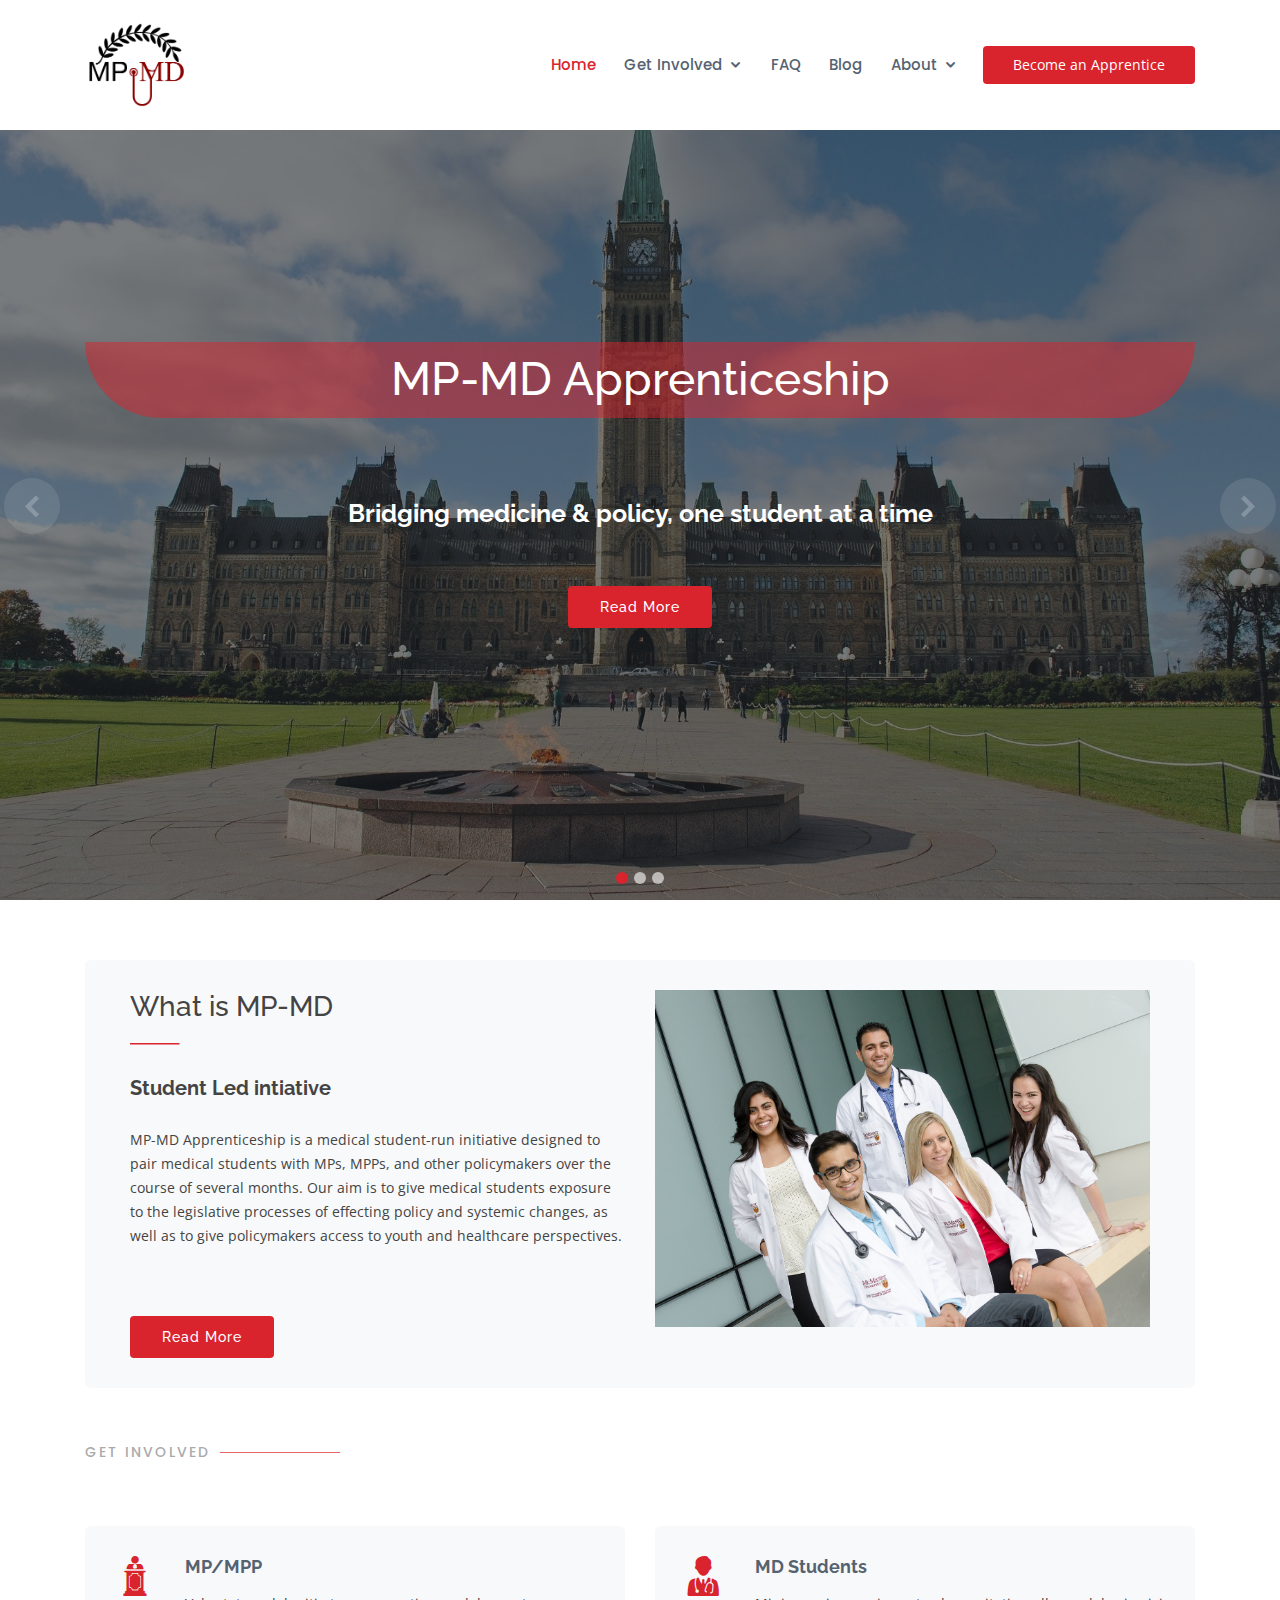
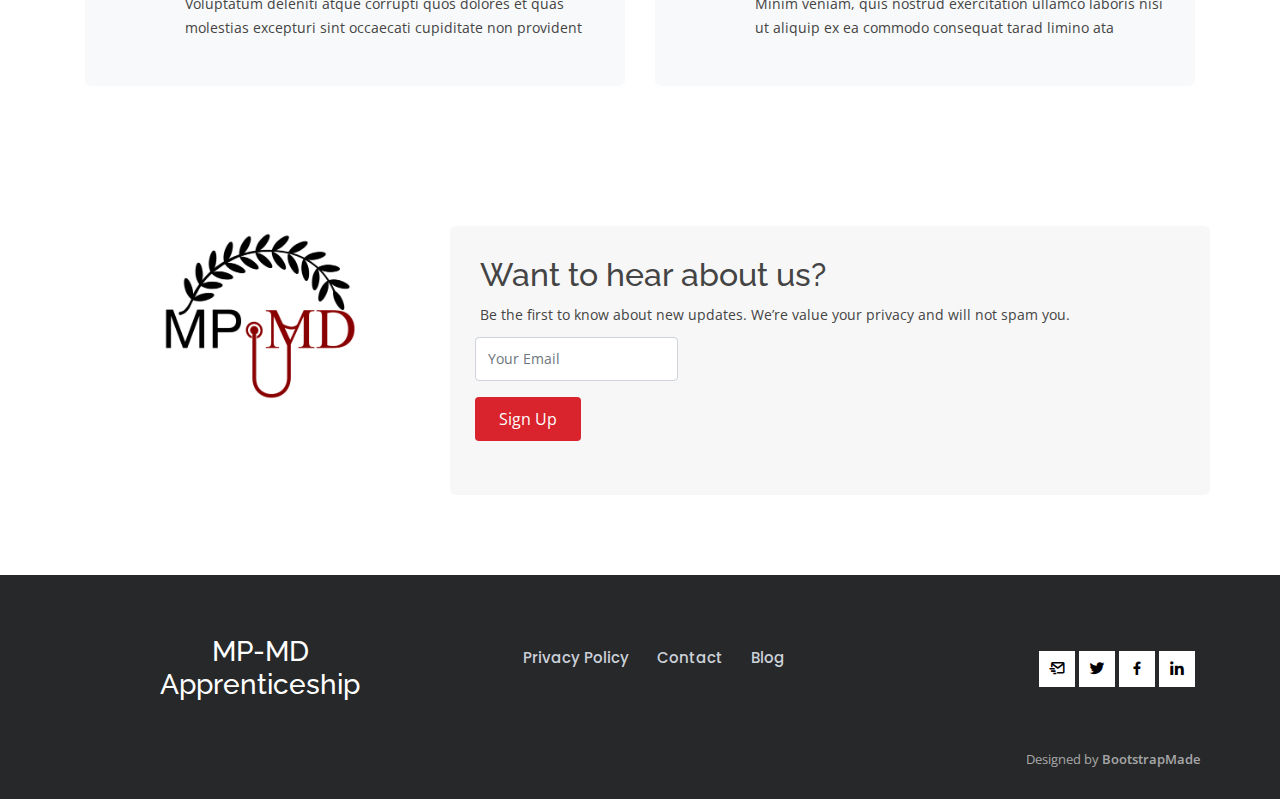
==== index.html @ dda9281e "adding all files" ====
<!DOCTYPE html>
<html lang="en">

<head>
  <meta charset="utf-8">
  <meta content="width=device-width, initial-scale=1.0" name="viewport">

  <title>Sailor Bootstrap Template - Index</title>
  <meta content="" name="descriptison">
  <meta content="" name="keywords">

  <!-- Favicons -->
  <link href="assets/img/favicon.png" rel="icon">
  <!-- <link href="assets/img/apple-touch-icon.png" rel="apple-touch-icon"> -->

  <!-- Google Fonts -->
  <link href="https://fonts.googleapis.com/css?family=Open+Sans:300,300i,400,400i,600,600i,700,700i|Raleway:300,300i,400,400i,500,500i,600,600i,700,700i|Poppins:300,300i,400,400i,500,500i,600,600i,700,700i" rel="stylesheet">

  <!-- Vendor CSS Files -->
  <link href="assets/vendor/bootstrap/css/bootstrap.min.css" rel="stylesheet">
  <link href="assets/vendor/icofont/icofont.min.css" rel="stylesheet">
  <link href="assets/vendor/boxicons/css/boxicons.min.css" rel="stylesheet">
  <link href="assets/vendor/animate.css/animate.min.css" rel="stylesheet">
  <link href="assets/vendor/remixicon/remixicon.css" rel="stylesheet">
  <link href="assets/vendor/venobox/venobox.css" rel="stylesheet">
  <link href="assets/vendor/owl.carousel/assets/owl.carousel.min.css" rel="stylesheet">

  <!-- Template Main CSS File -->
  <link href="assets/css/style.css" rel="stylesheet">

  <!-- =======================================================
  * Template Name: Sailor - v2.1.0
  * Template URL: https://bootstrapmade.com/sailor-free-bootstrap-theme/
  * Author: BootstrapMade.com
  * License: https://bootstrapmade.com/license/
  ======================================================== -->
</head>

<body>

  <!-- ======= Header ======= -->
  <header id="header" class="fixed-top ">
    <div class="container d-flex align-items-center">

      <!-- <h1 class="logo"><a href="index.html">MPMD</a></h1> -->
      <!-- Uncomment below if you prefer to use an image logo -->
      <a href="index.html" class="logo mr-auto"><img src="assets/img/logo.png" alt="" class="img-fluid" ></a>

      <nav class="nav-menu d-none d-lg-block ">

        <ul>
          <li class="active"><a href="index.html">Home</a></li>

          
          <li class="drop-down"><a href="#">Get Involved</a>
            <ul>
              <li><a href="InvolveM.html">MP/MPP</a></li>
              <li><a href="InvolveM.html">Student</a></li>
            </ul>
          <!-- <li><a href="portfolio.html">Portfolio</a></li> -->
          <li><a href="faq.html">FAQ</a></li>
          <li><a href="blog.html">Blog</a></li>
          <!-- <li><a href="contact.html">Contact</a></li> -->
          <li class="drop-down"><a href="#">About</a>
            <ul>
              <li><a href="about.html">About Us</a></li>
              <li><a href="about.html#team">Team</a></li>
              <!-- <li><a href="testimonials.html">Testimonials</a></li> -->
            </ul>
          </li>
        </ul>
        

      </nav><!-- .nav-menu -->

      <a href="index.html" class="get-started-btn">Become an Apprentice</a>

    </div>
  </header><!-- End Header -->

  <!-- ======= Hero Section ======= -->
  <section id="hero">
    <div id="heroCarousel" class="carousel slide carousel-fade" data-ride="carousel">

      <ol class="carousel-indicators" id="hero-carousel-indicators"></ol>

      <div class="carousel-inner" role="listbox">

        <!-- Slide 1 -->
        <div class="carousel-item active" style="background-image: url(assets/img/slide/slide-1.jpg)">
          <div class="carousel-container">
            <div class="container">
              <h1 class="animate__animated animate__fadeInUp">MP-MD Apprenticeship</h1>
              <h4 class="animate__animated animate__fadeInDown" style="padding-bottom: 50px;"">Bridging medicine & policy, one student at a time</h4>
              <a href="#about" class="btn-get-started scrollto" ">Read More</a>
            </div>
          </div>
        </div>

        <!-- Slide 2 -->
        <div class="carousel-item" style="background-image: url(assets/img/slide/slide-2.jpg)">
          <div class="carousel-container">
            <div class="container">
              <h1 class="animate__animated ">MP-MD Apprenticeship</h1>
              <h4 class="animate__animated " style="padding-bottom: 50px;"">Bridging medicine & policy, one student at a time</h4>
              <a href="#about" class="btn-get-started scrollto" ">Read More</a>
            </div>
          </div>
        </div>

        <!-- Slide 3 -->
        <div class="carousel-item" style="background-image: url(assets/img/slide/slide-3.jpg)">
          <div class="carousel-container">
            <div class="container">
              <h1 class="animate__animated ">MP-MD Apprenticeship</h1>
              <h4 class="animate__animated " style="padding-bottom: 50px;"">Bridging medicine & policy, one student at a time</h4>
              <a href="#about" class="btn-get-started scrollto" ">Read More</a>
            </div>
          </div>
        </div>

      </div>

      <a class="carousel-control-prev" href="#heroCarousel" role="button" data-slide="prev">
        <span class="carousel-control-prev-icon icofont-simple-left" aria-hidden="true"></span>
        <span class="sr-only">Previous</span>
      </a>

      <a class="carousel-control-next" href="#heroCarousel" role="button" data-slide="next">
        <span class="carousel-control-next-icon icofont-simple-right" aria-hidden="true"></span>
        <span class="sr-only">Next</span>
      </a>

    </div>
  </section><!-- End Hero -->

  <main id="main">


    <!-- ======= Services Section ======= -->
    <section id="services" class="services">
      <div class="container">
       

        <div class="row icon-box" style="margin: auto;">
            <div class="col-md-6">
            <h3>What is MP-MD</h3>

 			 
            <svg viewBox="0 0 900 10">
              <line x1="0" y1="0" x2="90" y2="0" style="stroke:#d9232d;stroke-width:5"></line>
            </svg>
            
            <h5 style="padding-top: 20px;"> <strong>Student Led intiative</strong></h5>
            <p style="margin: 0px; padding-top: 20px; padding-bottom: 20px;">
              MP-MD Apprenticeship is a medical student-run initiative designed to pair medical students with MPs, MPPs,
               and other policymakers over the course of several months. Our aim is to give medical students exposure to the 
               legislative processes of effecting policy and systemic changes, as well as to give policymakers access to youth and healthcare perspectives.</p>
              <br><br>
               <a href="about.html" class="btn-get-started scrollto">Read More</a>  
          </div>
            <div class=" col-md-6">
              <img src="assets/img/slide/mac.png" alt="" class="img-fluid">
            </div>
         </div>

         <div class="section-title" style="padding-top: 60px;">
          <h2>Get Involved</h2>
          </div>
          <div class="row">
            <div class="col-md-6 mt-4">
              <div class="icon-box">
                <i class="icofont-lawyer-alt-1"></i>
                <h4><a href="services.html#MP" class="scrollto">MP/MPP<a></h4>
                <p>Voluptatum deleniti atque corrupti quos dolores et quas molestias excepturi sint occaecati cupiditate non provident</p>
              </div>
            </div>
            <div class="col-md-6 mt-4 ">
              <div class="icon-box">
                <i class="icofont-doctor"></i>
                <h4><a href="services.html#student" class="scrollto">MD Students</a></h4>
                <p>Minim veniam, quis nostrud exercitation ullamco laboris nisi ut aliquip ex ea commodo consequat tarad limino ata</p>
              </div>
            </div>     
          </div>
<!--     Service grid  
        <div class="row">
          <div class="col-md-6">
            <div class="icon-box">
              <i class="icofont-computer"></i>
              <h4><a href="#">Lorem Ipsum</a></h4>
              <p>Voluptatum deleniti atque corrupti quos dolores et quas molestias excepturi sint occaecati cupiditate non provident</p>
            </div>
          </div>
          <div class="col-md-6 mt-4 mt-md-0">
            <div class="icon-box">
              <i class="icofont-chart-bar-graph"></i>
              <h4><a href="#">Dolor Sitema</a></h4>
              <p>Minim veniam, quis nostrud exercitation ullamco laboris nisi ut aliquip ex ea commodo consequat tarad limino ata</p>
            </div>
          </div>
          <div class="col-md-6 mt-4 mt-md-0">
            <div class="icon-box">
              <i class="icofont-image"></i>
              <h4><a href="#">Sed ut perspiciatis</a></h4>
              <p>Duis aute irure dolor in reprehenderit in voluptate velit esse cillum dolore eu fugiat nulla pariatur</p>
            </div>
          </div>
          <div class="col-md-6 mt-4 mt-md-0">
            <div class="icon-box">
              <i class="icofont-settings"></i>
              <h4><a href="#">Nemo Enim</a></h4>
              <p>Excepteur sint occaecat cupidatat non proident, sunt in culpa qui officia deserunt mollit anim id est laborum</p>
            </div>
          </div>
          <div class="col-md-6 mt-4 mt-md-0">
            <div class="icon-box">
              <i class="icofont-earth"></i>
              <h4><a href="#">Magni Dolore</a></h4>
              <p>At vero eos et accusamus et iusto odio dignissimos ducimus qui blanditiis praesentium voluptatum deleniti atque</p>
            </div>
          </div>
          <div class="col-md-6 mt-4 mt-md-0">
            <div class="icon-box">
              <i class="icofont-tasks-alt"></i>
              <h4><a href="#">Eiusmod Tempor</a></h4>
              <p>Et harum quidem rerum facilis est et expedita distinctio. Nam libero tempore, cum soluta nobis est eligendi</p>
            </div>
          </div>
        </div> -->

      </div>
    </section><!-- End Services Section -->
 

  </main><!-- End #main -->

      <!-- ======= About Section ======= -->
      <!-- <section id="about" class="about">
        <div class="container">
          
      
              <div class="row content " >
                <div class="col-lg-4">
                  <div class="icon-box">
                    <div class="icon"><i class="icofont-computer"></i></div>
                    <h4 class="title"><a href="">Lorem Ipsum</a></h4>
                    <p class="description">Voluptatum deleniti atque corrupti quos dolores et quas molestias excepturi sint occaecati cupiditate non provident</p>
                  </div>
                </div>
                <div class="col-md-4">
                  <div class="icon-box">
                    <div class="icon"><i class="icofont-image"></i></div>
                    <h4 class="title"><a href="">Dolor Sitema</a></h4>
                    <p class="description">Minim veniam, quis nostrud exercitation ullamco laboris nisi ut aliquip ex ea commodo consequat tarad limino ata</p>
                  </div>
                </div>
                <div class="col-md-4">
                  <div class="icon-box">
                    <div class="icon"><i class="icofont-tasks-alt"></i></div>
                    <h4 class="title"><a href="">Sed ut perspiciatis</a></h4>
                    <p class="description">Duis aute irure dolor in reprehenderit in voluptate velit esse cillum dolore eu fugiat nulla pariatur trade stravi</p>
                  </div>
                </div>
              </div>
      
         
          
    
          <div class="row content">
            <div class="col-lg-6">
              <h2>Eum ipsam laborum deleniti velitena</h2>
              <h3>Voluptatem dignissimos provident quasi corporis voluptates sit assum perenda sruen jonee trave</h3>
            </div>
            
            <div class="col-lg-6 pt-4 pt-lg-0">
              <p>
                Ullamco laboris nisi ut aliquip ex ea commodo consequat. Duis aute irure dolor in reprehenderit in voluptate
                velit esse cillum dolore eu fugiat nulla pariatur. Excepteur sint occaecat cupidatat non proident, sunt in
                culpa qui officia deserunt mollit anim id est laborum
              </p>
              <ul>
                <li><i class="ri-check-double-line"></i> Ullamco laboris nisi ut aliquip ex ea commodo consequa</li>
                <li><i class="ri-check-double-line"></i> Duis aute irure dolor in reprehenderit in voluptate velit</li>
                <li><i class="ri-check-double-line"></i> Ullamco laboris nisi ut aliquip ex ea commodo consequat. Duis aute irure dolor in reprehenderit in</li>
              </ul>
              <p class="font-italic">
                Lorem ipsum dolor sit amet, consectetur adipiscing elit, sed do eiusmod tempor incididunt ut labore et dolore
                magna aliqua.
              </p>
            </div>
          </div>
  
        </div>
      </section> -->
      <!-- End About Section -->

      <!-- ======= Clients Section ======= -->
      <!-- <section id="clients" class="clients section-bg">
        <div class="container">
  
          <div class="row">
  
            <div class="col-lg-2 col-md-4 col-6 d-flex align-items-center justify-content-center">
              <img src="assets/img/clients/client-1.png" class="img-fluid" alt="">
            </div>
  
            <div class="col-lg-2 col-md-4 col-6 d-flex align-items-center justify-content-center">
              <img src="assets/img/clients/client-2.png" class="img-fluid" alt="">
            </div>
  
            <div class="col-lg-2 col-md-4 col-6 d-flex align-items-center justify-content-center">
              <img src="assets/img/clients/client-3.png" class="img-fluid" alt="">
            </div>
  
            <div class="col-lg-2 col-md-4 col-6 d-flex align-items-center justify-content-center">
              <img src="assets/img/clients/client-4.png" class="img-fluid" alt="">
            </div>
  
            <div class="col-lg-2 col-md-4 col-6 d-flex align-items-center justify-content-center">
              <img src="assets/img/clients/client-5.png" class="img-fluid" alt="">
            </div>
  
            <div class="col-lg-2 col-md-4 col-6 d-flex align-items-center justify-content-center">
              <img src="assets/img/clients/client-6.png" class="img-fluid" alt="">
            </div>
  
          </div>
  
        </div>
      </section> -->
      <!-- End Clients Section -->

      
<!-- Newsletter signup -->
      <section id="contact" class="contact services">
        <div class="container" ">
  
          <div class="row " >
  
            <div class="col-lg-4" style="text-align: center;">
              <img src="assets/img/logo.png" alt="" class="img-fluid" style="max-height: 180px;">

            </div>
  
            <div class="col-lg-8 icon-box" style=" background-color: #F7F7F7;""> 
              <h2>Want to hear about us?</h2>
              <p style="margin: 0px;padding-bottom: 10px;">Be the first to know about new updates. We’re value your privacy and will not spam you.</p>
              <form action="forms/contact.php" method="post" role="form" class=" php-email-form" style="background-color: transparent;">
                <div class="form-row">
                  <div class="form-group">
                    <input type="email" class="form-control " name="email" id="email" placeholder="Your Email" data-rule="email" data-msg="Please enter a valid email" />
                    <div class="validate"></div>
                    
                <div class="mb-3">
                  <div class="loading">Loading</div>
                  <div class="error-message"></div>
                  <div class="sent-message">Your message has been sent. Thank you!</div>
                  
                </div>

                <div class="text-center"></div><button type="submit">Sign Up</button></div>

               </div>
              </form>
  
            </div><!-- col email -->
  
          </div><!-- row -->
  
        </div> <!-- container-->
      </section>
<!-- end of Newsletter signup -->


  <!-- ======= Footer ======= -->
  <footer id="footer">
    
    <div class="footer-top">
      <div class="container">
        <div class="row">

          <div class="col-md-4" style="text-align: center;">
              <h3>MP-MD <br>Apprenticeship</h3>
              </div>

            <!-- <div class="col-md-4"></div> -->

          <nav class="col-md-4 nav-menu-f  " style="display: grid; justify-items: center;">
            <ul>
              <li><a href="services.html">Privacy Policy</a></li>
              <li><a href="contact.html">Contact</a></li>
              <li><a href="blog.html">Blog</a></li>
            </ul>
          </nav>

            <div class="col-md-4 " style="text-align: right;">
              <div class="social-links mt-3 ">
                <a href="mailto:mdmpapprenticeship@gmail.com" class="instagram"><i class="bx bx-mail-send"></i></a>
                <a href="https://twitter.com/MPMD_Apprentice" class="twitter"><i class="bx bxl-twitter"></i></a>
                <a href="https://www.facebook.com/MPMD.Apprenticeship" class="facebook"><i class="bx bxl-facebook"></i></a>
                <a href="#" class="linkedin"><i class="bx bxl-linkedin"></i></a>
              </div>
            </div>
          </div>

        </div>
      </div>
    </div>

  
      <!-- <div class="copyright">
        &copy; Copyright <strong><span>Sailor</span></strong>. All Rights Reserved
      </div> -->
      <div class="credits ">
        <!-- All the links in the footer should remain intact. -->
        <!-- You can delete the links only if you purchased the pro version. -->
        <!-- Licensing information: https://bootstrapmade.com/license/ -->
        <!-- Purchase the pro version with working PHP/AJAX contact form: https://bootstrapmade.com/sailor-free-bootstrap-theme/ -->
        Designed by <a href="https://bootstrapmade.com/">BootstrapMade</a>
      </div>
  
    
  </footer><!-- End Footer -->

  <a href="#" class="back-to-top"><i class="icofont-simple-up"></i></a>

  <!-- Vendor JS Files -->
  <script src="assets/vendor/jquery/jquery.min.js"></script>
  <script src="assets/vendor/bootstrap/js/bootstrap.bundle.min.js"></script>
  <script src="assets/vendor/jquery.easing/jquery.easing.min.js"></script>
  <script src="assets/vendor/php-email-form/validate.js"></script>
  <script src="assets/vendor/isotope-layout/isotope.pkgd.min.js"></script>
  <script src="assets/vendor/venobox/venobox.min.js"></script>
  <script src="assets/vendor/waypoints/jquery.waypoints.min.js"></script>
  <script src="assets/vendor/owl.carousel/owl.carousel.min.js"></script>

  <!-- Template Main JS File -->
  <script src="assets/js/main.js"></script>

</body>

</html>
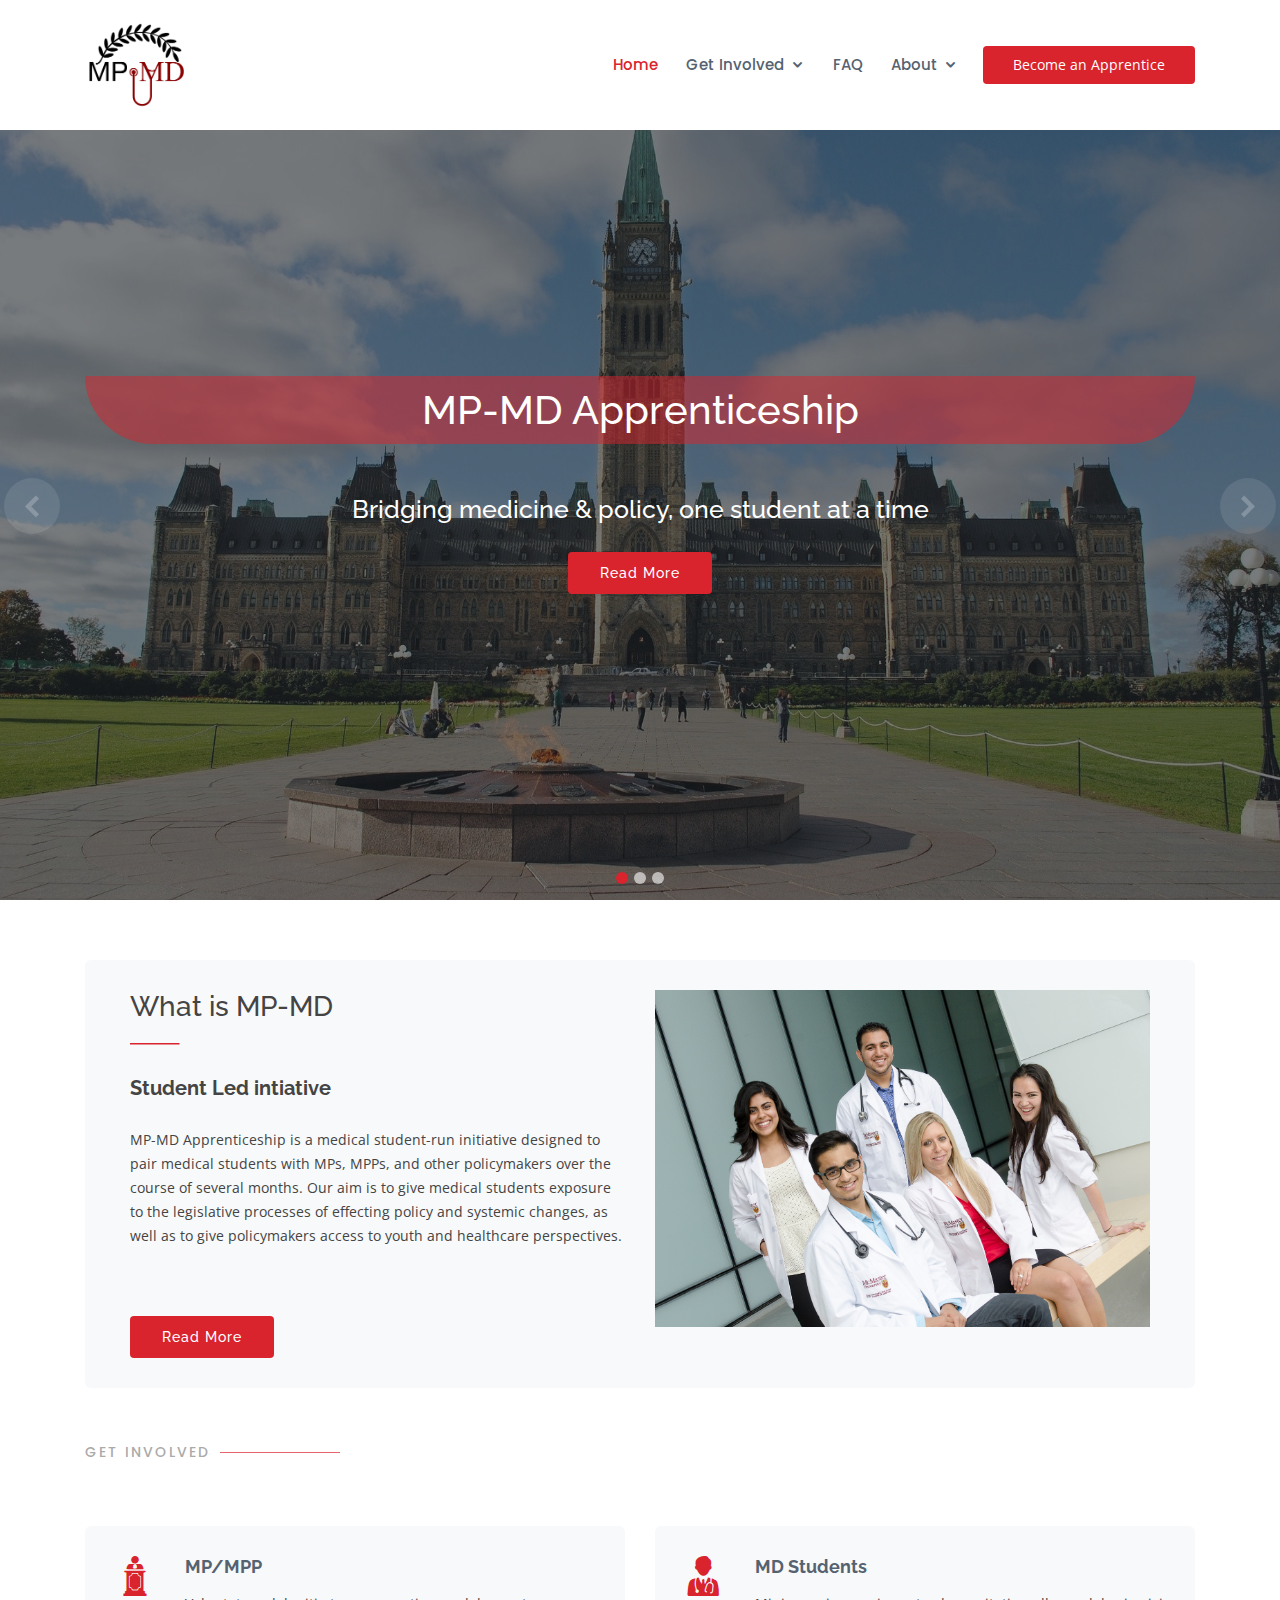
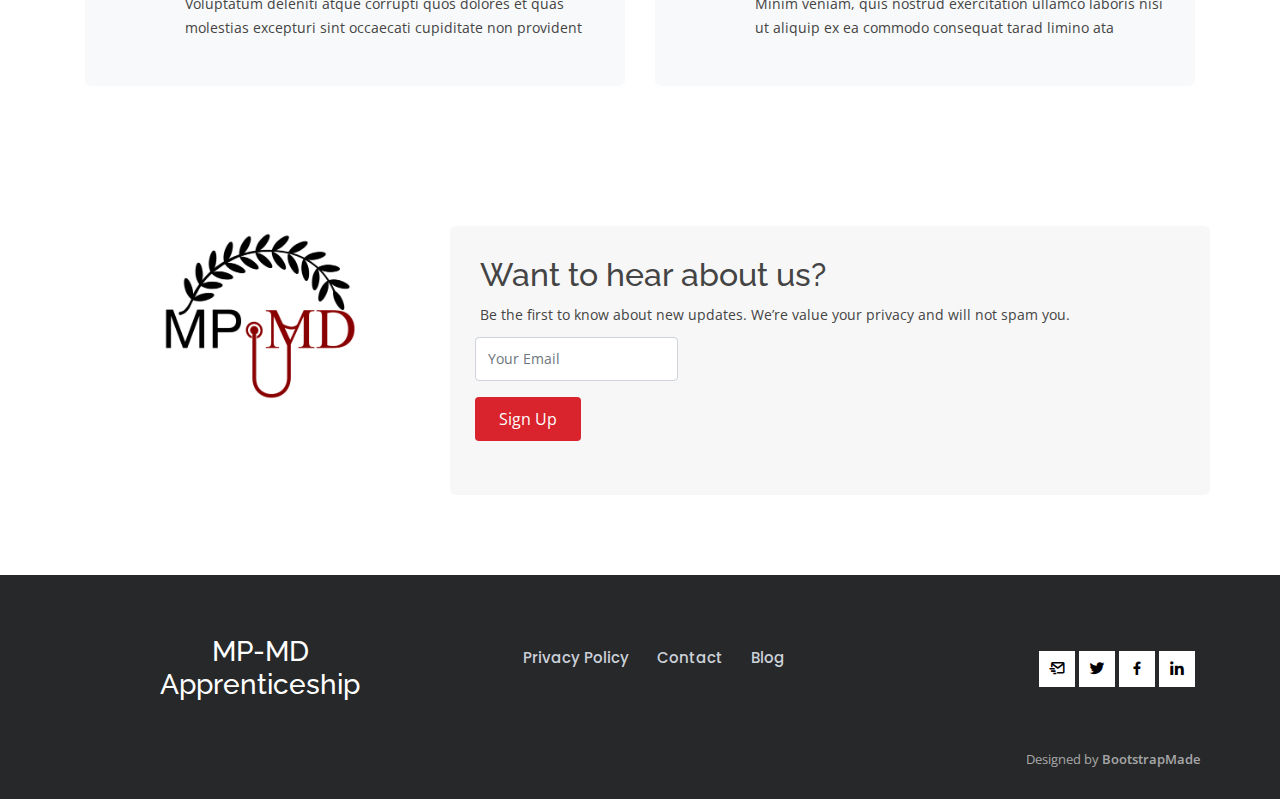
==== commit a84fe3a0: "changed font weight" ====
--- a/index.html
+++ b/index.html
@@ -5,7 +5,7 @@
   <meta charset="utf-8">
   <meta content="width=device-width, initial-scale=1.0" name="viewport">
 
-  <title>Sailor Bootstrap Template - Index</title>
+  <title>MP-MD Apprenticeship</title>
   <meta content="" name="descriptison">
   <meta content="" name="keywords">
 
@@ -50,16 +50,14 @@
 
         <ul>
           <li class="active"><a href="index.html">Home</a></li>
-
-          
           <li class="drop-down"><a href="#">Get Involved</a>
             <ul>
               <li><a href="InvolveM.html">MP/MPP</a></li>
-              <li><a href="InvolveM.html">Student</a></li>
+              <li><a href="InvolveS.html">Student</a></li>
             </ul>
           <!-- <li><a href="portfolio.html">Portfolio</a></li> -->
           <li><a href="faq.html">FAQ</a></li>
-          <li><a href="blog.html">Blog</a></li>
+          <!-- <li><a href="blog.html">Blog</a></li> -->
           <!-- <li><a href="contact.html">Contact</a></li> -->
           <li class="drop-down"><a href="#">About</a>
             <ul>
@@ -69,8 +67,6 @@
             </ul>
           </li>
         </ul>
-        
-
       </nav><!-- .nav-menu -->
 
       <a href="index.html" class="get-started-btn">Become an Apprentice</a>
@@ -91,8 +87,8 @@
           <div class="carousel-container">
             <div class="container">
               <h1 class="animate__animated animate__fadeInUp">MP-MD Apprenticeship</h1>
-              <h4 class="animate__animated animate__fadeInDown" style="padding-bottom: 50px;"">Bridging medicine & policy, one student at a time</h4>
-              <a href="#about" class="btn-get-started scrollto" ">Read More</a>
+              <h4 class="animate__animated animate__fadeInDown" style="padding-bottom: 20px;"">Bridging medicine & policy, one student at a time</h4>
+              <a href="#services" class="btn-get-started scrollto" ">Read More</a>
             </div>
           </div>
         </div>
@@ -102,8 +98,8 @@
           <div class="carousel-container">
             <div class="container">
               <h1 class="animate__animated ">MP-MD Apprenticeship</h1>
-              <h4 class="animate__animated " style="padding-bottom: 50px;"">Bridging medicine & policy, one student at a time</h4>
-              <a href="#about" class="btn-get-started scrollto" ">Read More</a>
+              <h4 class="animate__animated " style="padding-bottom: 20px;"">Bridging medicine & policy, one student at a time</h4>
+              <a href="#services" class="btn-get-started scrollto" ">Read More</a>
             </div>
           </div>
         </div>
@@ -113,8 +109,8 @@
           <div class="carousel-container">
             <div class="container">
               <h1 class="animate__animated ">MP-MD Apprenticeship</h1>
-              <h4 class="animate__animated " style="padding-bottom: 50px;"">Bridging medicine & policy, one student at a time</h4>
-              <a href="#about" class="btn-get-started scrollto" ">Read More</a>
+              <h4 class="animate__animated " style="padding-bottom: 20px;"">Bridging medicine & policy, one student at a time</h4>
+              <a href="#services" class="btn-get-started scrollto" ">Read More</a>
             </div>
           </div>
         </div>
@@ -171,63 +167,19 @@
             <div class="col-md-6 mt-4">
               <div class="icon-box">
                 <i class="icofont-lawyer-alt-1"></i>
-                <h4><a href="services.html#MP" class="scrollto">MP/MPP<a></h4>
+                <h4><a href="InvolveM.html" class="scrollto">MP/MPP<a></h4>
                 <p>Voluptatum deleniti atque corrupti quos dolores et quas molestias excepturi sint occaecati cupiditate non provident</p>
               </div>
             </div>
             <div class="col-md-6 mt-4 ">
               <div class="icon-box">
                 <i class="icofont-doctor"></i>
-                <h4><a href="services.html#student" class="scrollto">MD Students</a></h4>
+                <h4><a href="InvolveS.html" class="scrollto">MD Students</a></h4>
                 <p>Minim veniam, quis nostrud exercitation ullamco laboris nisi ut aliquip ex ea commodo consequat tarad limino ata</p>
               </div>
             </div>     
           </div>
-<!--     Service grid  
-        <div class="row">
-          <div class="col-md-6">
-            <div class="icon-box">
-              <i class="icofont-computer"></i>
-              <h4><a href="#">Lorem Ipsum</a></h4>
-              <p>Voluptatum deleniti atque corrupti quos dolores et quas molestias excepturi sint occaecati cupiditate non provident</p>
-            </div>
-          </div>
-          <div class="col-md-6 mt-4 mt-md-0">
-            <div class="icon-box">
-              <i class="icofont-chart-bar-graph"></i>
-              <h4><a href="#">Dolor Sitema</a></h4>
-              <p>Minim veniam, quis nostrud exercitation ullamco laboris nisi ut aliquip ex ea commodo consequat tarad limino ata</p>
-            </div>
-          </div>
-          <div class="col-md-6 mt-4 mt-md-0">
-            <div class="icon-box">
-              <i class="icofont-image"></i>
-              <h4><a href="#">Sed ut perspiciatis</a></h4>
-              <p>Duis aute irure dolor in reprehenderit in voluptate velit esse cillum dolore eu fugiat nulla pariatur</p>
-            </div>
-          </div>
-          <div class="col-md-6 mt-4 mt-md-0">
-            <div class="icon-box">
-              <i class="icofont-settings"></i>
-              <h4><a href="#">Nemo Enim</a></h4>
-              <p>Excepteur sint occaecat cupidatat non proident, sunt in culpa qui officia deserunt mollit anim id est laborum</p>
-            </div>
-          </div>
-          <div class="col-md-6 mt-4 mt-md-0">
-            <div class="icon-box">
-              <i class="icofont-earth"></i>
-              <h4><a href="#">Magni Dolore</a></h4>
-              <p>At vero eos et accusamus et iusto odio dignissimos ducimus qui blanditiis praesentium voluptatum deleniti atque</p>
-            </div>
-          </div>
-          <div class="col-md-6 mt-4 mt-md-0">
-            <div class="icon-box">
-              <i class="icofont-tasks-alt"></i>
-              <h4><a href="#">Eiusmod Tempor</a></h4>
-              <p>Et harum quidem rerum facilis est et expedita distinctio. Nam libero tempore, cum soluta nobis est eligendi</p>
-            </div>
-          </div>
-        </div> -->
+
 
       </div>
     </section><!-- End Services Section -->
@@ -388,7 +340,7 @@
 
           <nav class="col-md-4 nav-menu-f  " style="display: grid; justify-items: center;">
             <ul>
-              <li><a href="services.html">Privacy Policy</a></li>
+              <li><a href="#">Privacy Policy</a></li>
               <li><a href="contact.html">Contact</a></li>
               <li><a href="blog.html">Blog</a></li>
             </ul>
--- a/assets/css/style.css
+++ b/assets/css/style.css
@@ -418,22 +418,22 @@
 #hero h2 {
   color: #fff;
   margin-bottom: 20px;
-  font-size: 48px;
-  font-weight: 700;
+  font-size: 38px;
+  font-weight: 500;
 }
 
 #hero h4 {
   color: #fff;
   /* margin-bottom: 20px; */
   font-size: 25px;
-  padding-top: 50px;
-  font-weight: 700;
+  padding-top: 20px;
+  font-weight: 500;
 }
 
 #hero h1 {
   background: rgba(217, 35, 45, 0.5);
   color: #fff;
-  font-size: 46px;
+  font-size: 40px;
   padding: 10px 30px;
   margin-bottom: 30px;
   border-bottom-left-radius: 150px;
